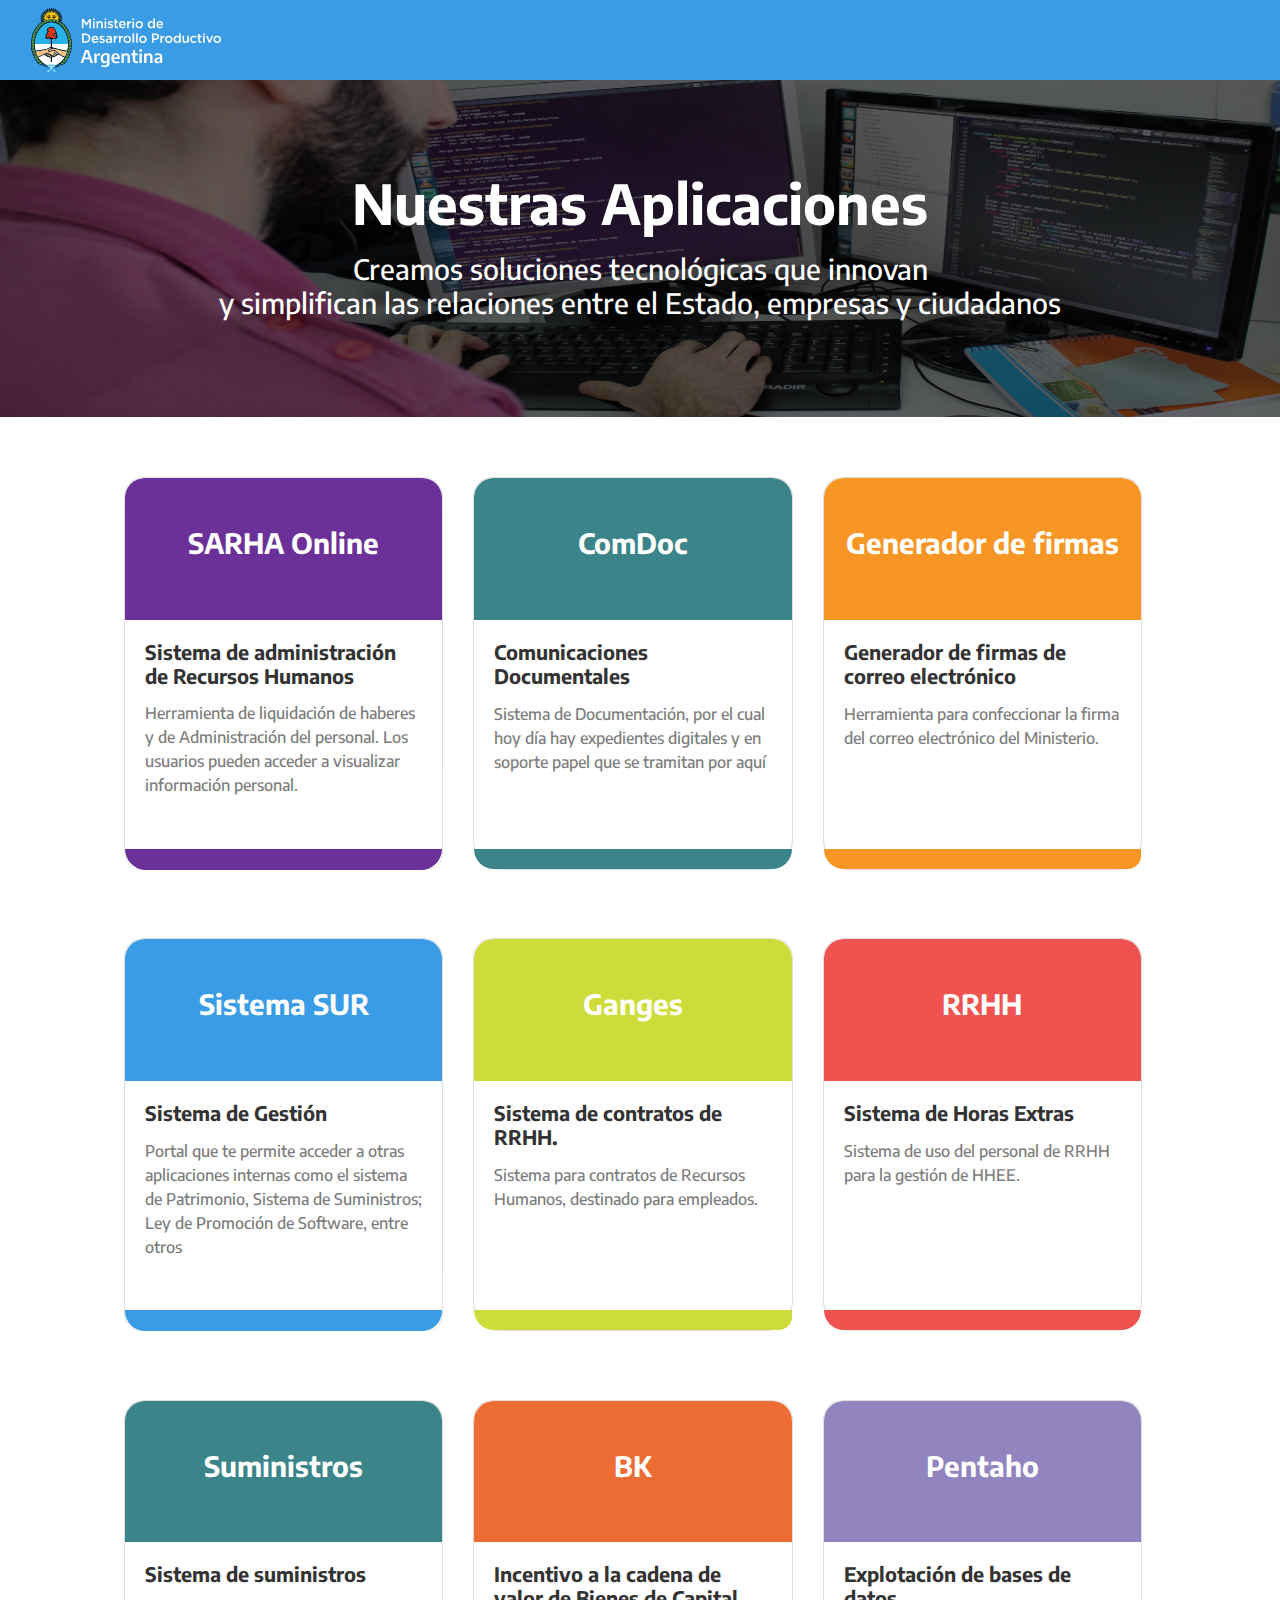
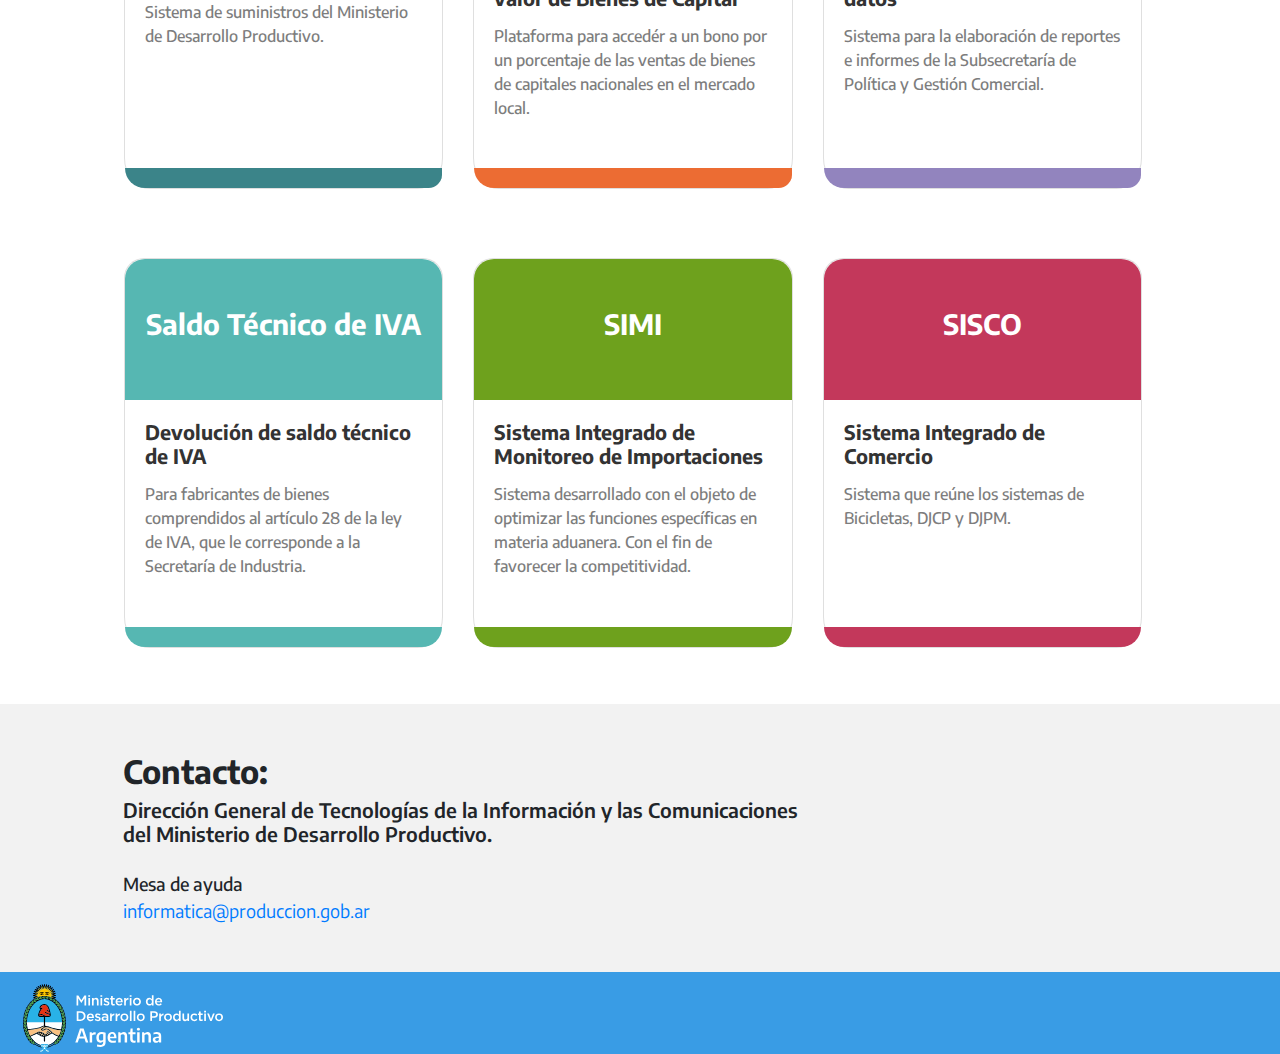
==== index.html @ 408b8f6e "Proyecto" ====
<!DOCTYPE html>
<html lang="en">
    <head>

        <meta charset="UTF-8">
        <meta name="viewport"
              content="width=device-width, user-scalable=no, initial-scale=1.0, maximum-scale=1.0, minimum-scale=1.0">
        <meta http-equiv="X-UA-Compatible" content="ie=edge">

        <title>Ministerio de Desarrollo Productivo</title>

        <!--link css-->
        <link rel="stylesheet" href="https://stackpath.bootstrapcdn.com/bootstrap/4.3.1/css/bootstrap.min.css" integrity="sha384-ggOyR0iXCbMQv3Xipma34MD+dH/1fQ784/j6cY/iJTQUOhcWr7x9JvoRxT2MZw1T" crossorigin="anonymous">
        <link rel="stylesheet" href="https://pro.fontawesome.com/releases/v5.10.0/css/all.css" integrity="sha384-AYmEC3Yw5cVb3ZcuHtOA93w35dYTsvhLPVnYs9eStHfGJvOvKxVfELGroGkvsg+p" crossorigin="anonymous"/>
        <link rel="preconnect" href="https://fonts.gstatic.com">
        <link rel="preconnect" href="https://fonts.gstatic.com">
        <link rel="preconnect" href="https://fonts.gstatic.com">
        <link rel="preconnect" href="https://fonts.gstatic.com">
        <link href="https://fonts.googleapis.com/css2?family=Encode+Sans:wght@300;400;500;600;700;800;900&display=swap" rel="stylesheet">
        <link href="https://fonts.googleapis.com/css2?family=Encode+Sans:wght@800;900&display=swap" rel="stylesheet">
        <link rel="shortcut icon" href="img/favicon.ico" />
        <link rel="stylesheet" href="css/style.css">

    </head>
<body>
<div class="contenedo">

<nav class="navbar navbar-light bg-celeste text-white justify-content-between">
    <div class="container-fluid">
        <img src="img/01.LogoMinisterio.svg" class="p-0" alt="Logo" width="190">
    </div>
</nav>

<div class="d-block" data-ride="carousel">
    <div class="carousel-inner">
        <div id="fondo" style="width: 100%; height: 100%">

            <h1 class="titulo-banner display-3 mt-0 pt-0 mb-0 pb-2" style="font-weight: bold">Nuestras Aplicaciones</h1>
            <h3 class="text-white pt-2 mt-0">Creamos soluciones tecnológicas que innovan <br> y simplifican las relaciones  entre el Estado, empresas y ciudadanos </h3>

        </div>
    </div>
</div>

<div class="container-fluid-body pb-4">

    <div class="card-deck mt-0 pt-0 pl-3">

        <div class="row p-2 col-12">

            <a href="http://sarhaweb.produccion.gob.ar/" class="link col-md-4 text-decoration-none p-0">

                <div class="card card-border-top card-border-bottom" style="cursor: pointer; height: 100%; border-bottom: 0px; border-bottom-left-radius: 5%">

                        <div class="card-border-top w-100 card-size" style="background-color: #6B3199; height: 190px; position: static">
                            <h3 class="text-white d-flex justify-content-center text-center mt-5 font-weight-bold ">SARHA Online</h3>
                        </div>

                        <div class="card-body h-75">
                            <h5 class="card-title font-weight-bold Card">Sistema de administración de Recursos Humanos</h5>
                            <p class="card-text">Herramienta de liquidación de haberes y de Administración del personal. Los usuarios pueden acceder a visualizar información personal.</p>
                        </div>

                        <div class="bg-celeste card-border-bottom-color pt-1" style="height: 7% ;background-color: #6B3199">

                        </div>

                </div>

            </a>


            <a href="https://comdoc.mecon.ar" class="col-md-4 text-decoration-none p-0 link">

                <div class="card card-border-top card-border-bottom pointer" style="height: 100%; min-height: 100%; max-height: 100%; border-bottom-left-radius: 8%; border-bottom-right-radius: 8% ">

                    <div class="w-100 card-border-top card-size" style="background-color: #3B8489; height: 190px; position: static">
                        <h3 class="text-white d-flex justify-content-center mt-5 font-weight-bonld" style="font-weight: bold"> ComDoc</h3>
                    </div>

                    <div class="card-body h-75">
                        <h5 class="card-title font-weight-bold cuerpo-fifth">Comunicaciones Documentales</h5>
                        <p class="card-text">Sistema de Documentación, por el cual hoy día hay expedientes digitales y en soporte papel que se tramitan por aquí </p>
                    </div>

                    <div class="card-border-bottom-color" style="height: 7% ;background-color: #3B8489; border-bottom-left-radius: 20px; border-bottom-right-radius: 20px">

                    </div>

                </div>

            </a>

            <a href="https://generadorfirmas.produccion.gob.ar/" class="col-md-4 text-decoration-none p-0 link">

                <div class="card card-border-top card-border-bottom pointer" style=" height: 100%; min-height: 100%; max-height: 100%; border-bottom-left-radius: 8%; border-bottom-right-radius: 8%">

                    <div class="w-100 card-border-top card-size" style="background-color: #F79525; height: 190px; position: static">
                            <h3 class="text-white d-flex justify-content-center mt-5 font-weight-bonld text-center" style="font-weight: bold; text-align: center"> Generador de firmas</h3>
                    </div>

                    <div class="card-body h-75">
                        <h5 class="card-title font-weight-bold">Generador de firmas de correo electrónico</h5>
                        <p class="card-text">Herramienta para confeccionar la firma del correo electrónico del Ministerio. </p>
                    </div>

                    <div class="card-border-bottom-color" style="height: 7%; border-bottom-left-radius: 30px; border-bottom-right-radius: 20px; background-color: #F79525">

                    </div>

                </div>

            </a>




            </div>


        <div class="row p-2 col-12">


            <a href="http://sur.dsur.gov.ar/sur/intranet/" style="border-radius: 20px" class="link col-md-4 text-decoration-none p-0">

                <div class="card card-border-top card-border-bottom pointer" style="height: 100%; border-bottom: 0px">

                    <div class="w-100 card-size card-border-top" style="background-color: #399CE5; height: 190px; position: static">
                        <h3 class="text-white titulo-card d-flex justify-content-center mt-5 font-weight-bold"> Sistema SUR</h3>
                    </div>

                    <div class="card-body h-75 cuerpo-second" style="border-bottom-left-radius: 20%">
                        <h5 class="card-title font-weight-bold"> Sistema de Gestión</h5>
                        <p class="card-text">Portal que te permite acceder a otras aplicaciones internas como el sistema de Patrimonio, Sistema de Suministros; Ley de Promoción de Software, entre otros </p>
                    </div>

                    <div class="bg-celeste card-border-bottom-color pt-1" style="height: 7% ;background-color: #399CE5; border-bottom-left-radius: 20px; border-bottom-right-radius: 20px">

                    </div>

                </div>

            </a>

            <a href="https://urubamba-rrhh.mecon.ar/ganges/public/auth/login" class="col-md-4 text-decoration-none p-0 link">

                <div class="card card-border-top card-border-bottom pointer" style=" height: 100%; min-height: 100%; max-height: 100%; border-bottom-left-radius: 8%; border-bottom-right-radius: 8%">

                    <div class="w-100 card-border-top card-size" style="background-color: #CDDC3A; height: 190px; position: static">
                        <h3 class="text-white d-flex justify-content-center mt-5 font-weight-bold"> Ganges</h3>
                    </div>

                    <div class="card-body h-75">
                        <h5 class="card-title font-weight-bold">Sistema de contratos de RRHH.</h5>
                        <p class="card-text">Sistema para contratos de Recursos Humanos, destinado para empleados.  </p>
                    </div>

                    <div class="card-border-bottom-color" style="height: 7%; border-bottom-left-radius: 30px; border-bottom-right-radius: 20px; background-color: #CDDC3A">

                    </div>

                </div>

            </a>


            <a href="http://rrhh.miproduccion.gob.ar/control/" class="col-md-4 text-decoration-none p-0 link">

                <div class="card card-border-top card-border-bottom pointer" style="height: 100%; min-height: 100%; max-height: 100%; border-bottom-left-radius: 8%; border-bottom-right-radius: 8% ">

                    <div class="w-100 card-border-top card-size" style="background-color: #EF5350; height: 190px; position: static">
                        <h3 class="text-white d-flex justify-content-center mt-5 font-weight-bonld" style="font-weight: bold"> RRHH</h3>
                    </div>

                    <div class="card-body h-75">
                        <h5 class="card-title font-weight-bold cuerpo-fifth">Sistema de Horas Extras</h5>
                        <p class="card-text">Sistema de uso del personal de RRHH para la gestión de HHEE.</p>
                    </div>

                    <div class="card-border-bottom-color" style="height: 7% ;background-color: #EF5350; border-bottom-left-radius: 20px; border-bottom-right-radius: 20px">

                    </div>

                </div>

            </a>





        </div>

        <div class="row p-2 col-12">

            <a href="http://suministros.miproduccion.gob.ar/" class="col-md-4 text-decoration-none p-0 link">

                <div class="card card-border-top card-border-bottom pointer" style=" height: 100%; min-height: 100%; max-height: 100%; border-bottom-left-radius: 8%; border-bottom-right-radius: 8%">

                    <div class="w-100 card-border-top card-size" style="background-color: #3B8489; height: 190px; position: static">
                        <h3 class="text-white d-flex justify-content-center mt-5 font-weight-bold"> Suministros</h3>
                    </div>

                    <div class="card-body h-75">
                        <h5 class="card-title font-weight-bold">Sistema de suministros</h5>
                        <p class="card-text">Sistema de suministros del Ministerio de Desarrollo Productivo.</p>
                    </div>

                    <div class="card-border-bottom-color" style="height: 7%; border-bottom-left-radius: 30px; border-bottom-right-radius: 20px; background-color: #3B8489">

                    </div>

                </div>

            </a>

            <a href="https://bk.produccion.gob.ar/login" class="col-md-4 text-decoration-none p-0 link">

                <div class="card card-border-top card-border-bottom pointer" style=" height: 100%; min-height: 100%; max-height: 100%; border-bottom-left-radius: 8%; border-bottom-right-radius: 8%">

                    <div class="w-100 card-border-top card-size" style="background-color: #EC6C33; height: 190px; position: static">
                        <h3 class="text-white d-flex justify-content-center mt-5 font-weight-bold"> BK</h3>
                    </div>

                    <div class="card-body h-75">
                        <h5 class="card-title font-weight-bold">Incentivo a la cadena de valor de Bienes de Capital</h5>
                        <p class="card-text">Plataforma para accedér a un bono por un porcentaje de las ventas de bienes de capitales nacionales en el mercado local. </p>
                    </div>

                    <div class="card-border-bottom-color" style="height: 7%; border-bottom-left-radius: 30px; border-bottom-right-radius: 20px; background-color: #EC6C33">

                    </div>

                </div>

            </a>

            <a href="http://10.1.16.101:8787/pentaho/" class="col-md-4 text-decoration-none p-0 link">

                <div class="card card-border-top card-border-bottom pointer" style=" height: 100%; min-height: 100%; max-height: 100%; border-bottom-left-radius: 8%; border-bottom-right-radius: 8%">

                    <div class="w-100 card-border-top card-size" style="background-color: #9284BE; height: 190px; position: static">
                        <h3 class="text-white d-flex justify-content-center mt-5 font-weight-bold"> Pentaho</h3>
                    </div>

                    <div class="card-body h-75">
                        <h5 class="card-title font-weight-bold">Explotación de bases de datos</h5>
                        <p class="card-text">Sistema para la elaboración de reportes e informes de la Subsecretaría de Política y Gestión Comercial. </p>
                    </div>

                    <div class="card-border-bottom-color" style="height: 7%; border-bottom-left-radius: 30px; border-bottom-right-radius: 20px; background-color: #9284BE">

                    </div>

                </div>

            </a>






        </div>

        <div class="row p-2 col-12">

            <a href="http://afrodita.dsur.gov.ar/" class="col-md-4 text-decoration-none p-0 link">

                <div class="card card-border-top card-border-bottom pointer" style="height: 100%; min-height: 100%; max-height: 100%; border-bottom-left-radius: 8%; border-bottom-right-radius: 8% ">

                    <div class="w-100 card-border-top card-size" style="background-color: #56B7B2; height: 190px; position: static">
                        <h3 class="text-white d-flex justify-content-center mt-5 font-weight-bonld text-center" style="font-weight: bold"> Saldo Técnico de IVA</h3>
                    </div>

                    <div class="card-body h-75">
                        <h5 class="card-title font-weight-bold cuerpo-fifth">Devolución de saldo técnico de IVA</h5>
                        <p class="card-text">Para fabricantes de bienes comprendidos al artículo 28 de la ley de IVA, que le corresponde a la Secretaría de Industria.</p>
                    </div>

                    <div class="card-border-bottom-color" style="height: 7% ;background-color: #56B7B2; border-bottom-left-radius: 20px; border-bottom-right-radius: 20px">

                    </div>

                </div>

            </a>


            <a href="https://comerciowebsl.mecon.gob.ar/djai/ingreso.do" class="col-md-4 text-decoration-none p-0 link">

                <div class="card card-border-top card-border-bottom pointer" style="height: 100%; border-bottom-left-radius: 8%; border-bottom-right-radius: 8%">

                    <div class="bg-celeste w-100 card-size card-border-top cabeza-tercera" style="background-color: #6EA11D; height: 190px; position: static ">
                        <h3 class="text-white d-flex justify-content-center mt-5 font-weight-bold"> SIMI</h3>
                    </div>

                    <div class="card-body h-75 cuerpo-tercero">
                        <h5 class="card-title font-weight-bold">Sistema Integrado de Monitoreo de Importaciones</h5>
                        <p class="card-text">Sistema desarrollado con el objeto de optimizar las funciones específicas en materia aduanera. Con el fin de favorecer la competitividad. </p>
                    </div>

                    <div class="bg-celeste card-border-bottom-color" style="height: 7% ;border-bottom-left-radius: 20px; border-bottom-right-radius: 20px; background-color: #6EA11D">

                    </div>

                </div>

            </a>

            <a href="sisco.html" class="col-md-4 text-decoration-none p-0 link">

                <div class="card card-border-top card-border-bottom pointer" style="height: 100%; min-height: 100%; max-height: 100%; border-bottom-left-radius: 8%; border-bottom-right-radius: 8% ">

                    <div class="w-100 card-border-top card-size" style="background-color: #C3385B; height: 190px; position: static">
                        <h3 class="text-white d-flex justify-content-center mt-5 font-weight-bonld" style="font-weight: bold"> SISCO</h3>
                    </div>

                    <div class="card-body h-75">
                        <h5 class="card-title font-weight-bold cuerpo-fifth">Sistema Integrado de Comercio</h5>
                        <p class="card-text">Sistema que reúne los sistemas de Bicicletas, DJCP y DJPM.</p>
                    </div>

                    <div class="card-border-bottom-color" style="height: 7% ;background-color: #C3385B; border-bottom-left-radius: 20px; border-bottom-right-radius: 20px">

                    </div>

                </div>

            </a>


        </div>

    </div>
</div>

<div style="background-color: #F2F2F2">

    <div class="container-fluid-body mt-4 pt-4 pt-1">

        <div class="pt-1 pb-5 ml-2">

                <h2 style="font-weight: 700" class="mt-1 pt-3"> Contacto:</h2>
                <h5 style="font-weight: 600" >Dirección General de Tecnologías de la Información y las Comunicaciones<br>
                    del Ministerio de Desarrollo Productivo.</h5>
                <p class="mb-0 pb-0 mt-4" style="font-size: 18px">Mesa de ayuda</p>
                <a href="mailto:informatica@produccion.gob.ar" style="font-size: 18px">informatica@produccion.gob.ar</a>

        </div>

    </div>

</div>
</div>

<footer class="mt-0 pt-0">

    <div class="container-fluid ml-1">

        <div class="row">

            <div class="col-xs-12 col-sm-12 col-md-10 mt-1 ml-1" style="height: 40px">
                <img src="img/01.LogoMinisterio.svg" width="200" class="pt-2"  alt="Desarrollo de Ministerio Productivo">
            </div>

        </div>

    </div>

</footer>



<!--script-->
<script src="https://code.jquery.com/jquery-3.3.1.slim.min.js" integrity="sha384-q8i/X+965DzO0rT7abK41JStQIAqVgRVzpbzo5smXKp4YfRvH+8abtTE1Pi6jizo" crossorigin="anonymous"></script>
<script src="https://cdnjs.cloudflare.com/ajax/libs/popper.js/1.14.7/umd/popper.min.js" integrity="sha384-UO2eT0CpHqdSJQ6hJty5KVphtPhzWj9WO1clHTMGa3JDZwrnQq4sF86dIHNDz0W1" crossorigin="anonymous"></script>
<script src="https://stackpath.bootstrapcdn.com/bootstrap/4.3.1/js/bootstrap.min.js" integrity="sha384-JjSmVgyd0p3pXB1rRibZUAYoIIy6OrQ6VrjIEaFf/nJGzIxFDsf4x0xIM+B07jRM" crossorigin="anonymous"></script>
</body>
</html>
---- css/style.css ----
@import "varaibles.css";

@import "gloval.css";

@import "header.css";

@import "body.css";

@import "footer.css";

@import "mediaquery.css";
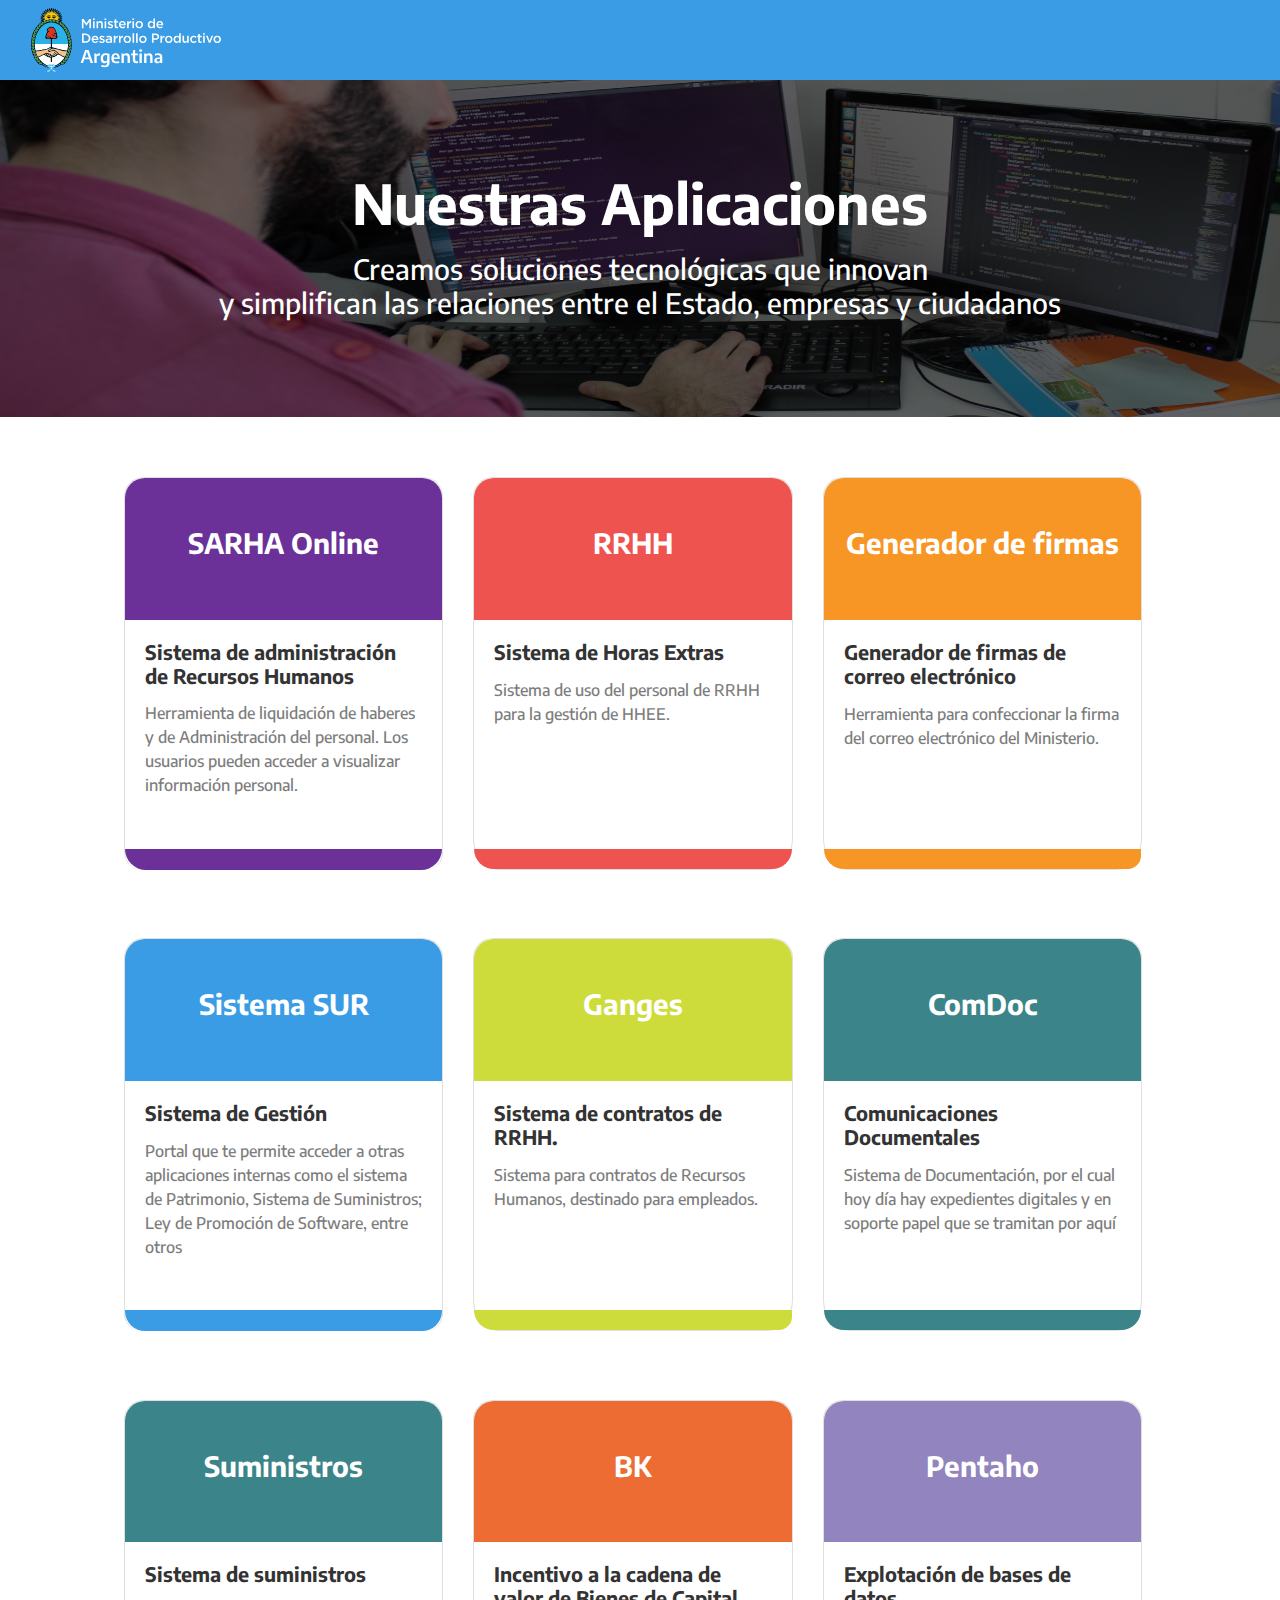
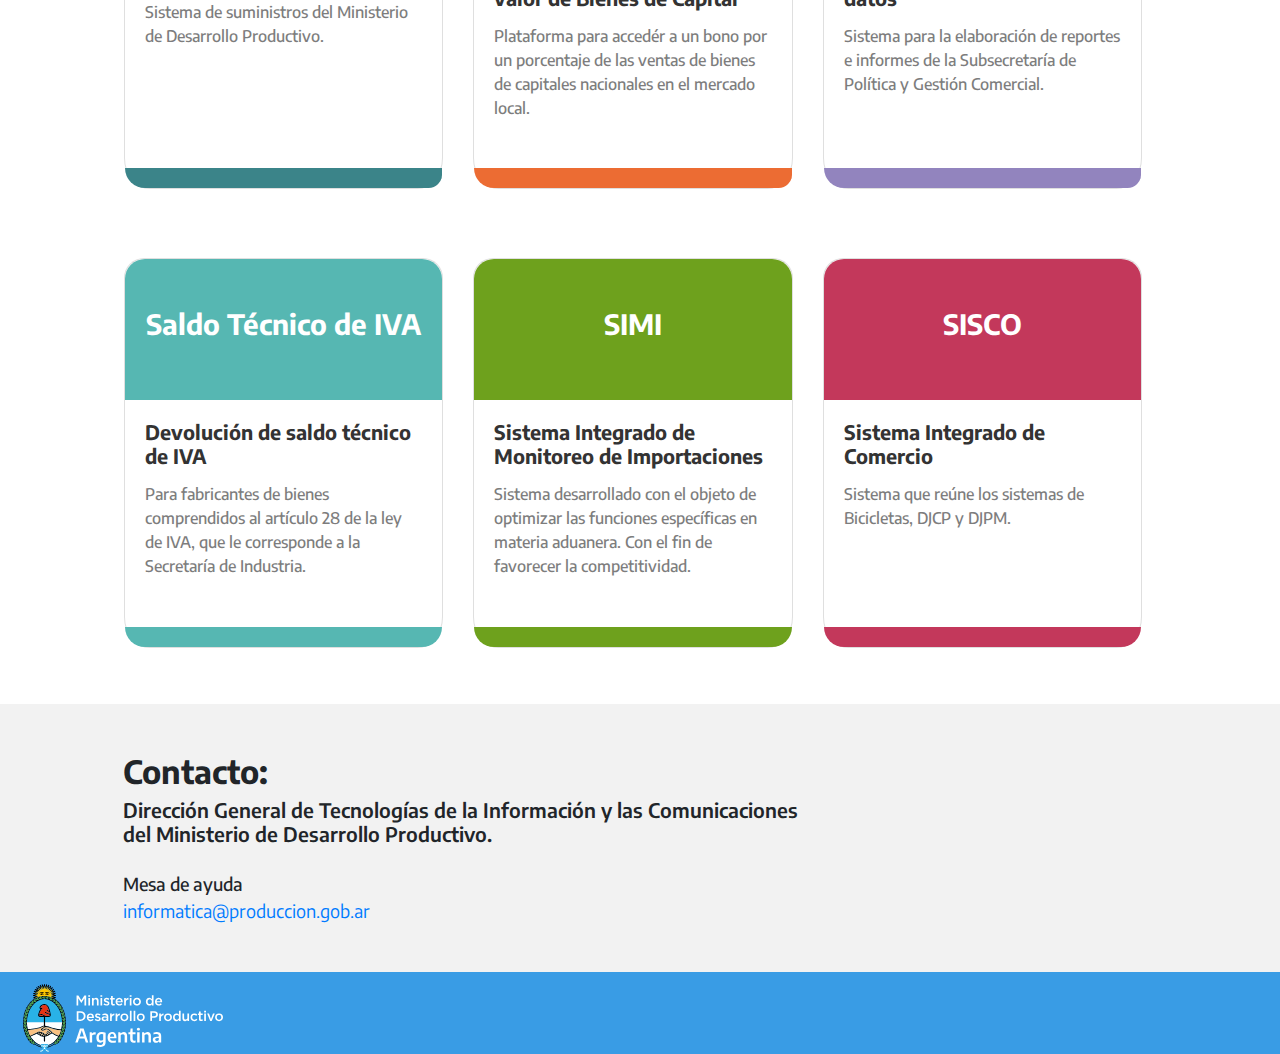
==== commit 2797abd3: "cambio de lugar" ====
--- a/index.html
+++ b/index.html
@@ -70,20 +70,20 @@
             </a>
 
 
-            <a href="https://comdoc.mecon.ar" class="col-md-4 text-decoration-none p-0 link">
+            <a href="http://rrhh.miproduccion.gob.ar/control/" class="col-md-4 text-decoration-none p-0 link">
 
                 <div class="card card-border-top card-border-bottom pointer" style="height: 100%; min-height: 100%; max-height: 100%; border-bottom-left-radius: 8%; border-bottom-right-radius: 8% ">
 
-                    <div class="w-100 card-border-top card-size" style="background-color: #3B8489; height: 190px; position: static">
-                        <h3 class="text-white d-flex justify-content-center mt-5 font-weight-bonld" style="font-weight: bold"> ComDoc</h3>
-                    </div>
-
-                    <div class="card-body h-75">
-                        <h5 class="card-title font-weight-bold cuerpo-fifth">Comunicaciones Documentales</h5>
-                        <p class="card-text">Sistema de Documentación, por el cual hoy día hay expedientes digitales y en soporte papel que se tramitan por aquí </p>
-                    </div>
-
-                    <div class="card-border-bottom-color" style="height: 7% ;background-color: #3B8489; border-bottom-left-radius: 20px; border-bottom-right-radius: 20px">
+                    <div class="w-100 card-border-top card-size" style="background-color: #EF5350; height: 190px; position: static">
+                        <h3 class="text-white d-flex justify-content-center mt-5 font-weight-bonld" style="font-weight: bold"> RRHH</h3>
+                    </div>
+
+                    <div class="card-body h-75">
+                        <h5 class="card-title font-weight-bold cuerpo-fifth">Sistema de Horas Extras</h5>
+                        <p class="card-text">Sistema de uso del personal de RRHH para la gestión de HHEE.</p>
+                    </div>
+
+                    <div class="card-border-bottom-color" style="height: 7% ;background-color: #EF5350; border-bottom-left-radius: 20px; border-bottom-right-radius: 20px">
 
                     </div>
 
@@ -142,6 +142,8 @@
 
             </a>
 
+
+
             <a href="https://urubamba-rrhh.mecon.ar/ganges/public/auth/login" class="col-md-4 text-decoration-none p-0 link">
 
                 <div class="card card-border-top card-border-bottom pointer" style=" height: 100%; min-height: 100%; max-height: 100%; border-bottom-left-radius: 8%; border-bottom-right-radius: 8%">
@@ -164,29 +166,26 @@
             </a>
 
 
-            <a href="http://rrhh.miproduccion.gob.ar/control/" class="col-md-4 text-decoration-none p-0 link">
+            <a href="https://comdoc.mecon.ar" class="col-md-4 text-decoration-none p-0 link">
 
                 <div class="card card-border-top card-border-bottom pointer" style="height: 100%; min-height: 100%; max-height: 100%; border-bottom-left-radius: 8%; border-bottom-right-radius: 8% ">
 
-                    <div class="w-100 card-border-top card-size" style="background-color: #EF5350; height: 190px; position: static">
-                        <h3 class="text-white d-flex justify-content-center mt-5 font-weight-bonld" style="font-weight: bold"> RRHH</h3>
-                    </div>
-
-                    <div class="card-body h-75">
-                        <h5 class="card-title font-weight-bold cuerpo-fifth">Sistema de Horas Extras</h5>
-                        <p class="card-text">Sistema de uso del personal de RRHH para la gestión de HHEE.</p>
-                    </div>
-
-                    <div class="card-border-bottom-color" style="height: 7% ;background-color: #EF5350; border-bottom-left-radius: 20px; border-bottom-right-radius: 20px">
-
-                    </div>
-
-                </div>
-
-            </a>
-
-
-
+                    <div class="w-100 card-border-top card-size" style="background-color: #3B8489; height: 190px; position: static">
+                        <h3 class="text-white d-flex justify-content-center mt-5 font-weight-bonld" style="font-weight: bold"> ComDoc</h3>
+                    </div>
+
+                    <div class="card-body h-75">
+                        <h5 class="card-title font-weight-bold cuerpo-fifth">Comunicaciones Documentales</h5>
+                        <p class="card-text">Sistema de Documentación, por el cual hoy día hay expedientes digitales y en soporte papel que se tramitan por aquí </p>
+                    </div>
+
+                    <div class="card-border-bottom-color" style="height: 7% ;background-color: #3B8489; border-bottom-left-radius: 20px; border-bottom-right-radius: 20px">
+
+                    </div>
+
+                </div>
+
+            </a>
 
 
         </div>
